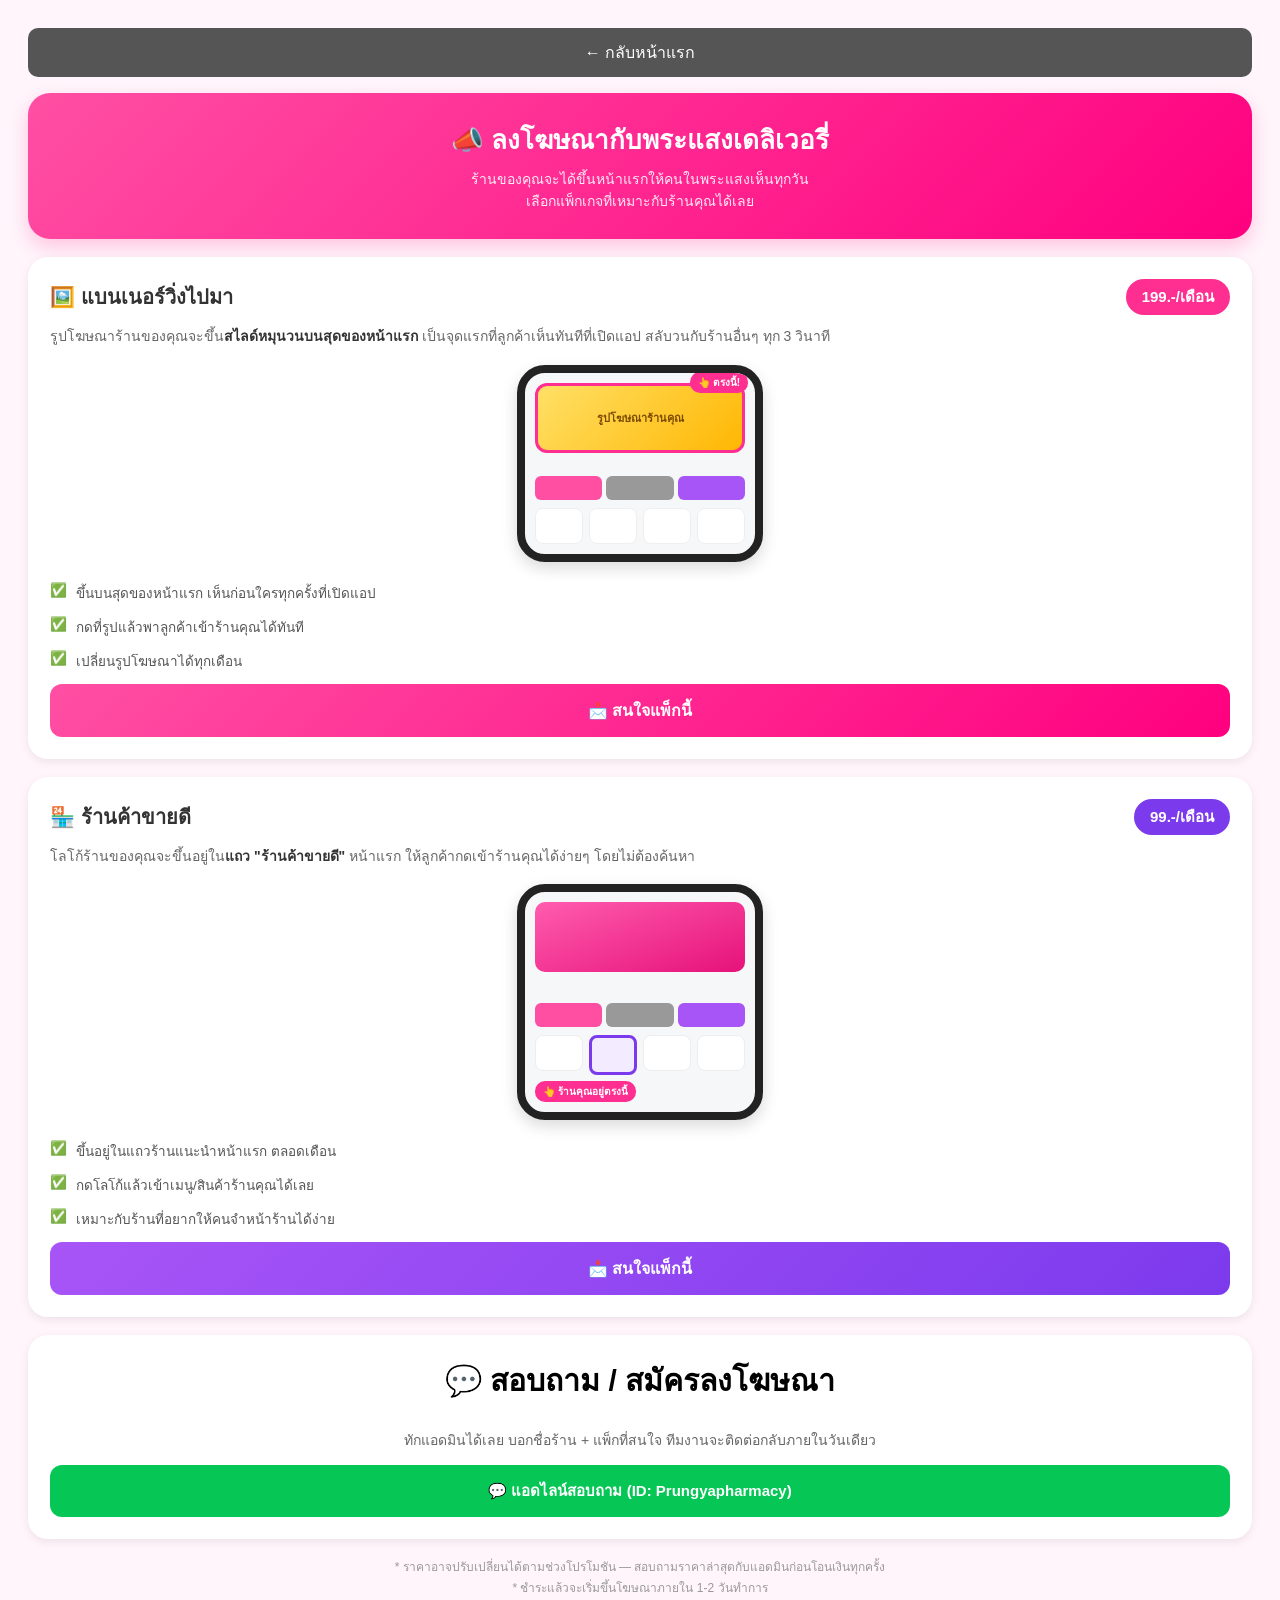
==== ads.html @ 66d2e9e8 "Add files via upload" ====
<!DOCTYPE html>
<html>
<head>
<meta charset="UTF-8">
<meta name="viewport" content="width=device-width, initial-scale=1">
<title>ลงโฆษณากับเรา - พระแสงเดลิเวอรี่</title>

<style>
body{ font-family:Arial; font-size:20px; background:#fff5fb; padding:20px; }
.back-btn{ width:100%; background:#555; color:#fff; border:none; border-radius:10px; padding:12px; font-size:16px; cursor:pointer; margin-bottom:16px; }

.hero{
  background:linear-gradient(135deg,#ff4fa3,#ff007f);
  border-radius:22px; padding:26px 20px; text-align:center; color:#fff; margin-bottom:18px;
  box-shadow:0 8px 20px rgba(255,0,120,.2);
}
.hero h1{ margin:0 0 8px; font-size:26px; }
.hero p{ margin:0; font-size:14px; opacity:.9; line-height:1.6; }

.card{ background:#fff; border-radius:20px; padding:22px; margin-bottom:18px; box-shadow:0 3px 10px rgba(0,0,0,.08); }

.pkg-head{ display:flex; align-items:center; justify-content:space-between; margin-bottom:6px; }
.pkg-head h2{ margin:0; font-size:20px; color:#333; }
.pkg-price{ font-size:15px; font-weight:900; color:#fff; padding:6px 16px; border-radius:20px; white-space:nowrap; }
.price-pink{ background:#ff2f92; }
.price-purple{ background:#7c3aed; }

.pkg-desc{ font-size:14px; color:#666; margin:10px 0 16px; line-height:1.7; }
.pkg-desc b{ color:#333; }

.phone-mock{
  background:#f6f7f9; border:8px solid #222; border-radius:28px;
  width:230px; margin:0 auto 12px; overflow:hidden; box-shadow:0 6px 16px rgba(0,0,0,.15);
}
.phone-mock .screen{ padding:10px; }

.mock-banner-slot{
  background:linear-gradient(135deg,#ffe066,#ffb703);
  border-radius:12px; height:56px; display:flex; align-items:center; justify-content:center;
  font-size:11px; font-weight:900; color:#7a4a00; text-align:center; padding:4px;
  border:3px solid #ff2f92; position:relative;
}
.mock-arrow{
  position:absolute; top:-14px; right:-6px; background:#ff2f92; color:#fff; font-size:10px;
  font-weight:900; padding:3px 8px; border-radius:10px; white-space:nowrap;
}

.mock-hero-mini{
  background:linear-gradient(160deg,#ff5cae,#e6127a); border-radius:10px; height:70px; margin-bottom:8px;
}
.mock-btn-row{ display:flex; gap:4px; margin-bottom:8px; }
.mock-btn-row div{ flex:1; height:24px; border-radius:6px; }
.mock-shop-grid{ display:grid; grid-template-columns:repeat(4,1fr); gap:6px; position:relative; }
.mock-shop-grid div{ background:#fff; border:1px solid #eee; border-radius:8px; height:34px; }
.mock-shop-grid div.highlight{ border:3px solid #7c3aed; background:#f3ebff; }

.feature-list{ list-style:none; padding:0; margin:14px 0 0; font-size:13.5px; color:#555; }
.feature-list li{ padding:6px 0 6px 26px; position:relative; }
.feature-list li::before{ content:"✅"; position:absolute; left:0; }

.cta-btn{ width:100%; border:none; border-radius:12px; padding:14px; color:#fff; font-size:16px; font-weight:900; cursor:pointer; margin-top:6px; }
.cta-pink{ background:linear-gradient(135deg,#ff4fa3,#ff007f); }
.cta-purple{ background:linear-gradient(135deg,#a855f7,#7c3aed); }

.contact-box{ text-align:center; margin-top:6px; }
.contact-box a{ display:block; background:#06C755; color:#fff; text-decoration:none; padding:14px; border-radius:12px; font-weight:bold; font-size:15px; margin-top:10px; }

.note{ font-size:12px; color:#999; text-align:center; margin-top:16px; line-height:1.7; }
</style>
</head>
<body>

<button class="back-btn" onclick="goHome()">← กลับหน้าแรก</button>

<div class="hero">
  <h1>📣 ลงโฆษณากับพระแสงเดลิเวอรี่</h1>
  <p>ร้านของคุณจะได้ขึ้นหน้าแรกให้คนในพระแสงเห็นทุกวัน<br>เลือกแพ็กเกจที่เหมาะกับร้านคุณได้เลย</p>
</div>

<div class="card">
  <div class="pkg-head">
    <h2>🖼️ แบนเนอร์วิ่งไปมา</h2>
    <span class="pkg-price price-pink">199.-/เดือน</span>
  </div>
  <p class="pkg-desc">
    รูปโฆษณาร้านของคุณจะขึ้น<b>สไลด์หมุนวนบนสุดของหน้าแรก</b> เป็นจุดแรกที่ลูกค้าเห็นทันทีที่เปิดแอป สลับวนกับร้านอื่นๆ ทุก 3 วินาที
  </p>

  <div class="phone-mock">
    <div class="screen">
      <div class="mock-banner-slot">
        รูปโฆษณาร้านคุณ
        <span class="mock-arrow">👆 ตรงนี้!</span>
      </div>
      <br>
      <div class="mock-btn-row">
        <div style="background:#ff4fa3;"></div>
        <div style="background:#999;"></div>
        <div style="background:#a855f7;"></div>
      </div>
      <div class="mock-shop-grid">
        <div></div><div></div><div></div><div></div>
      </div>
    </div>
  </div>

  <ul class="feature-list">
    <li>ขึ้นบนสุดของหน้าแรก เห็นก่อนใครทุกครั้งที่เปิดแอป</li>
    <li>กดที่รูปแล้วพาลูกค้าเข้าร้านคุณได้ทันที</li>
    <li>เปลี่ยนรูปโฆษณาได้ทุกเดือน</li>
  </ul>

  <button class="cta-btn cta-pink" onclick="inquire('แบนเนอร์วิ่งไปมา (199.-/เดือน)')">
    📩 สนใจแพ็กนี้
  </button>
</div>

<div class="card">
  <div class="pkg-head">
    <h2>🏪 ร้านค้าขายดี</h2>
    <span class="pkg-price price-purple">99.-/เดือน</span>
  </div>
  <p class="pkg-desc">
    โลโก้ร้านของคุณจะขึ้นอยู่ใน<b>แถว "ร้านค้าขายดี"</b> หน้าแรก ให้ลูกค้ากดเข้าร้านคุณได้ง่ายๆ โดยไม่ต้องค้นหา
  </p>

  <div class="phone-mock">
    <div class="screen">
      <div class="mock-hero-mini"></div>
      <br>
      <div class="mock-btn-row">
        <div style="background:#ff4fa3;"></div>
        <div style="background:#999;"></div>
        <div style="background:#a855f7;"></div>
      </div>
      <div class="mock-shop-grid">
        <div></div>
        <div class="highlight"></div>
        <div></div><div></div>
      </div>
      <div class="mock-arrow" style="position:static;display:inline-block;margin-top:6px;">👆 ร้านคุณอยู่ตรงนี้</div>
    </div>
  </div>

  <ul class="feature-list">
    <li>ขึ้นอยู่ในแถวร้านแนะนำหน้าแรก ตลอดเดือน</li>
    <li>กดโลโก้แล้วเข้าเมนู/สินค้าร้านคุณได้เลย</li>
    <li>เหมาะกับร้านที่อยากให้คนจำหน้าร้านได้ง่าย</li>
  </ul>

  <button class="cta-btn cta-purple" onclick="inquire('ร้านค้าขายดี (99.-/เดือน)')">
    📩 สนใจแพ็กนี้
  </button>
</div>

<div class="card contact-box">
  <h2 style="margin-top:0;">💬 สอบถาม / สมัครลงโฆษณา</h2>
  <p style="font-size:14px;color:#666;">ทักแอดมินได้เลย บอกชื่อร้าน + แพ็กที่สนใจ ทีมงานจะติดต่อกลับภายในวันเดียว</p>
  <a id="lineLink" href="https://line.me/ti/p/~Prungyapharmacy" target="_blank">
    💬 แอดไลน์สอบถาม (ID: Prungyapharmacy)
  </a>
</div>

<p class="note">
  * ราคาอาจปรับเปลี่ยนได้ตามช่วงโปรโมชัน — สอบถามราคาล่าสุดกับแอดมินก่อนโอนเงินทุกครั้ง<br>
  * ชำระแล้วจะเริ่มขึ้นโฆษณาภายใน 1-2 วันทำการ
</p>

<script>
function goHome(){
  window.location.href = "index.html";
}

function inquire(packageName){
  const msg = "สนใจลงโฆษณาแพ็ก: " + packageName;
  alert("กำลังพาไปแอดไลน์ครับ — พิมพ์ข้อความนี้ส่งแอดมินได้เลย:\n\n\"" + msg + "\"");
  window.open("https://line.me/ti/p/~Prungyapharmacy", "_blank");
}
</script>

</body>
</html>
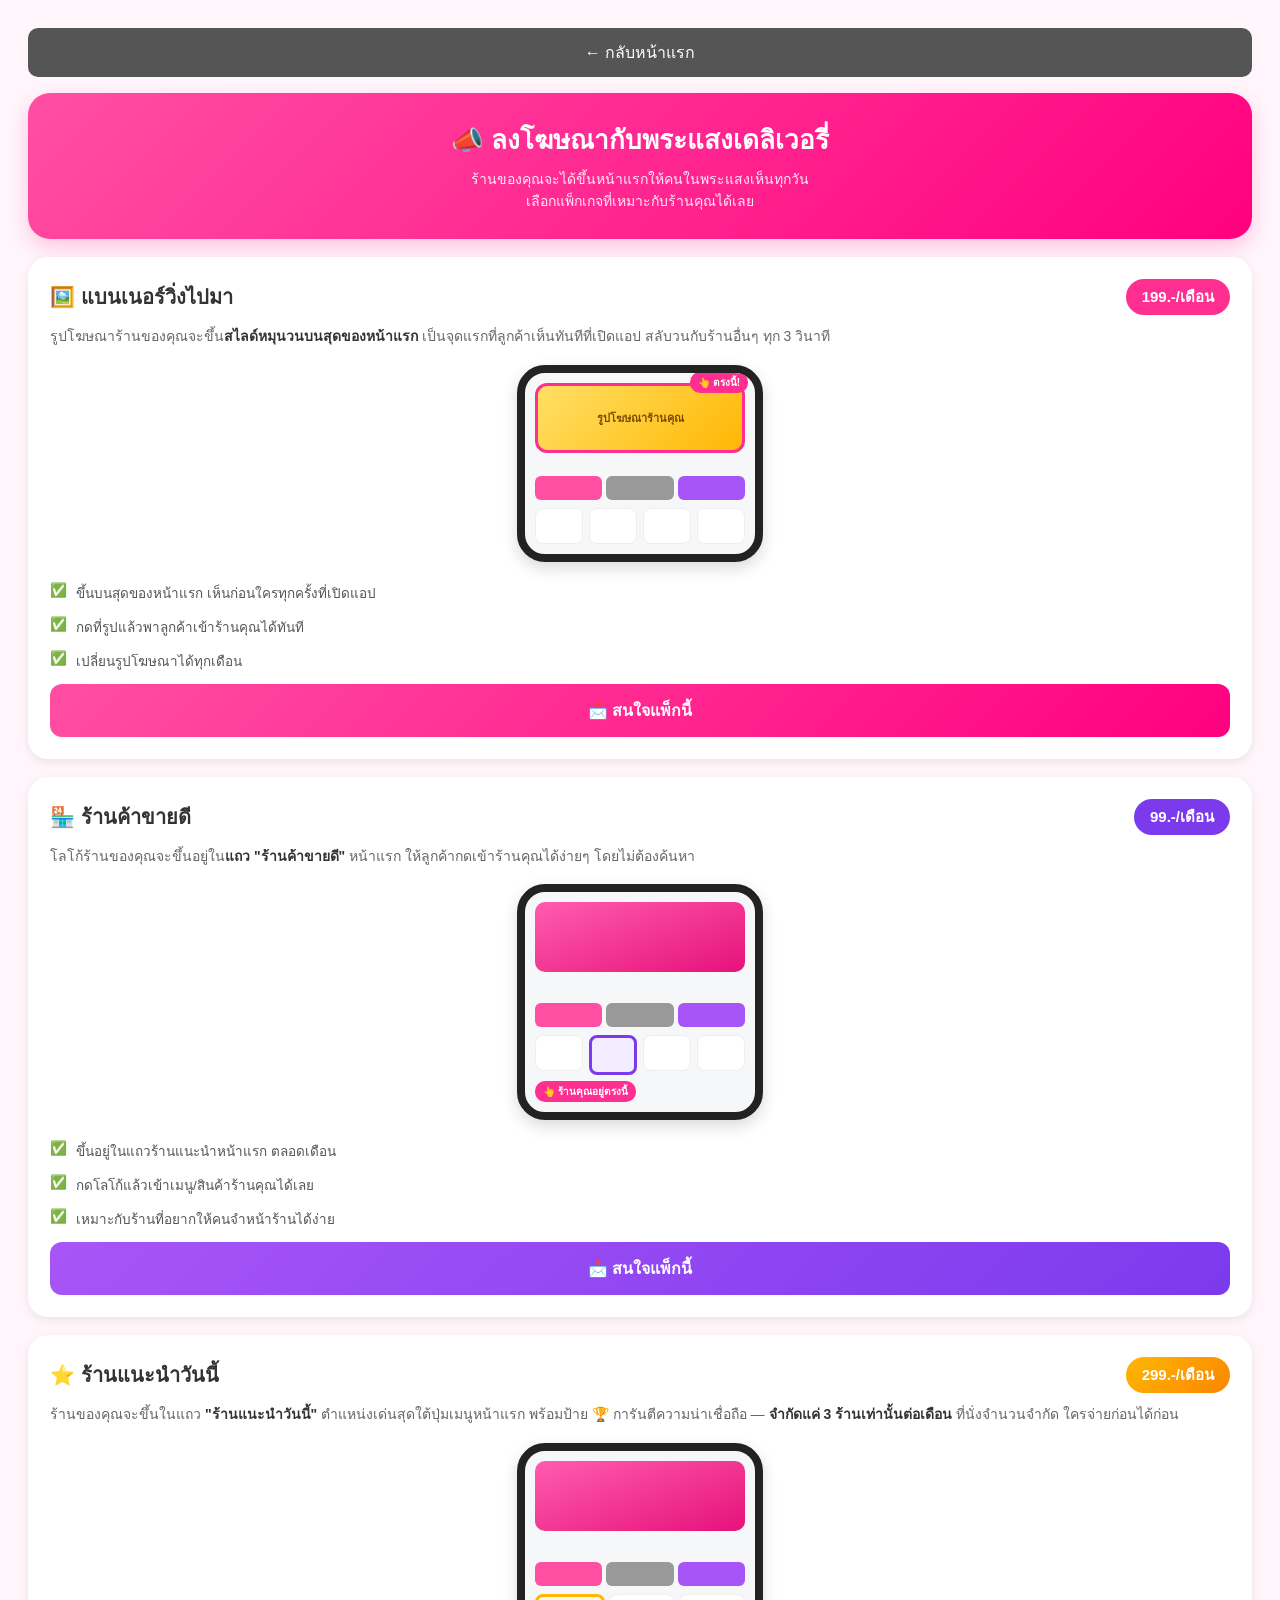
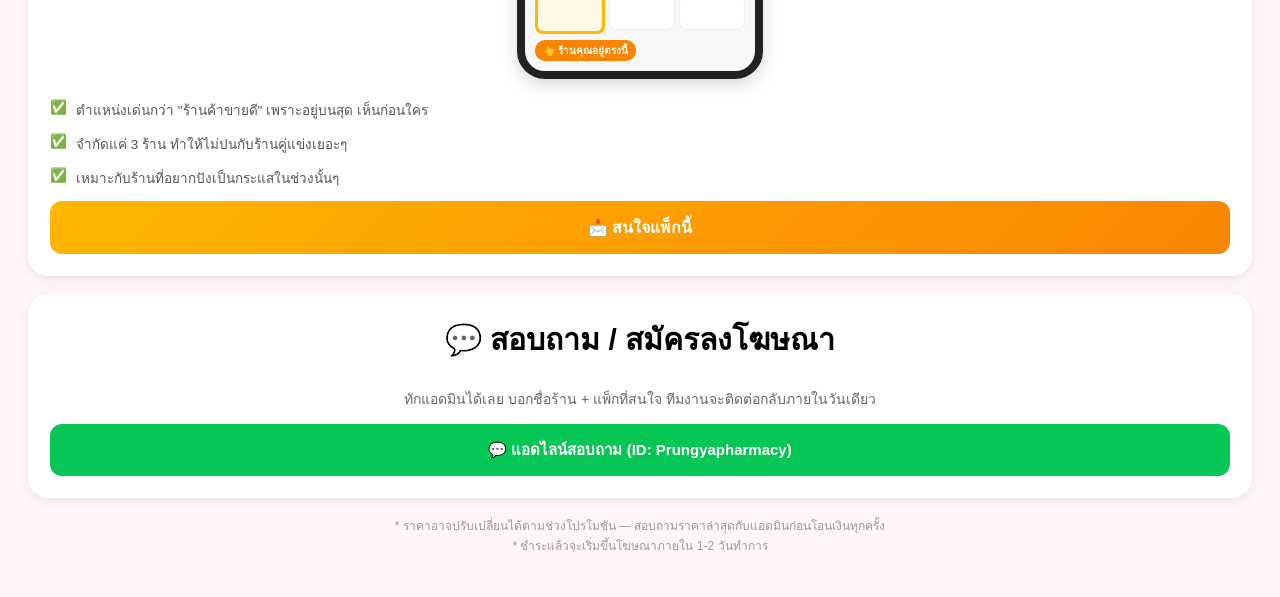
==== commit ab88a131: "Add files via upload" ====
--- a/ads.html
+++ b/ads.html
@@ -24,6 +24,7 @@
 .pkg-price{ font-size:15px; font-weight:900; color:#fff; padding:6px 16px; border-radius:20px; white-space:nowrap; }
 .price-pink{ background:#ff2f92; }
 .price-purple{ background:#7c3aed; }
+.price-gold{ background:linear-gradient(135deg,#ffb703,#fb8500); }
 
 .pkg-desc{ font-size:14px; color:#666; margin:10px 0 16px; line-height:1.7; }
 .pkg-desc b{ color:#333; }
@@ -61,6 +62,7 @@
 .cta-btn{ width:100%; border:none; border-radius:12px; padding:14px; color:#fff; font-size:16px; font-weight:900; cursor:pointer; margin-top:6px; }
 .cta-pink{ background:linear-gradient(135deg,#ff4fa3,#ff007f); }
 .cta-purple{ background:linear-gradient(135deg,#a855f7,#7c3aed); }
+.cta-gold{ background:linear-gradient(135deg,#ffb703,#fb8500); }
 
 .contact-box{ text-align:center; margin-top:6px; }
 .contact-box a{ display:block; background:#06C755; color:#fff; text-decoration:none; padding:14px; border-radius:12px; font-weight:bold; font-size:15px; margin-top:10px; }
@@ -153,6 +155,44 @@
   </button>
 </div>
 
+<div class="card">
+  <div class="pkg-head">
+    <h2>⭐ ร้านแนะนำวันนี้</h2>
+    <span class="pkg-price price-gold">299.-/เดือน</span>
+  </div>
+  <p class="pkg-desc">
+    ร้านของคุณจะขึ้นในแถว <b>"ร้านแนะนำวันนี้"</b> ตำแหน่งเด่นสุดใต้ปุ่มเมนูหน้าแรก พร้อมป้าย 🏆 การันตีความน่าเชื่อถือ — <b>จำกัดแค่ 3 ร้านเท่านั้นต่อเดือน</b> ที่นั่งจำนวนจำกัด ใครจ่ายก่อนได้ก่อน
+  </p>
+
+  <div class="phone-mock">
+    <div class="screen">
+      <div class="mock-hero-mini"></div>
+      <br>
+      <div class="mock-btn-row">
+        <div style="background:#ff4fa3;"></div>
+        <div style="background:#999;"></div>
+        <div style="background:#a855f7;"></div>
+      </div>
+      <div style="display:flex;gap:4px;margin-top:6px;">
+        <div style="flex:1;height:34px;border:3px solid #ffb703;border-radius:8px;background:#fff8e6;"></div>
+        <div style="flex:1;height:34px;border:1px solid #eee;border-radius:8px;background:#fff;"></div>
+        <div style="flex:1;height:34px;border:1px solid #eee;border-radius:8px;background:#fff;"></div>
+      </div>
+      <span class="mock-arrow" style="position:static;display:inline-block;margin-top:6px;background:#fb8500;">👆 ร้านคุณอยู่ตรงนี้</span>
+    </div>
+  </div>
+
+  <ul class="feature-list">
+    <li>ตำแหน่งเด่นกว่า "ร้านค้าขายดี" เพราะอยู่บนสุด เห็นก่อนใคร</li>
+    <li>จำกัดแค่ 3 ร้าน ทำให้ไม่ปนกับร้านคู่แข่งเยอะๆ</li>
+    <li>เหมาะกับร้านที่อยากปังเป็นกระแสในช่วงนั้นๆ</li>
+  </ul>
+
+  <button class="cta-btn cta-gold" onclick="inquire('ร้านแนะนำวันนี้ (299.-/เดือน)')">
+    📩 สนใจแพ็กนี้
+  </button>
+</div>
+
 <div class="card contact-box">
   <h2 style="margin-top:0;">💬 สอบถาม / สมัครลงโฆษณา</h2>
   <p style="font-size:14px;color:#666;">ทักแอดมินได้เลย บอกชื่อร้าน + แพ็กที่สนใจ ทีมงานจะติดต่อกลับภายในวันเดียว</p>
